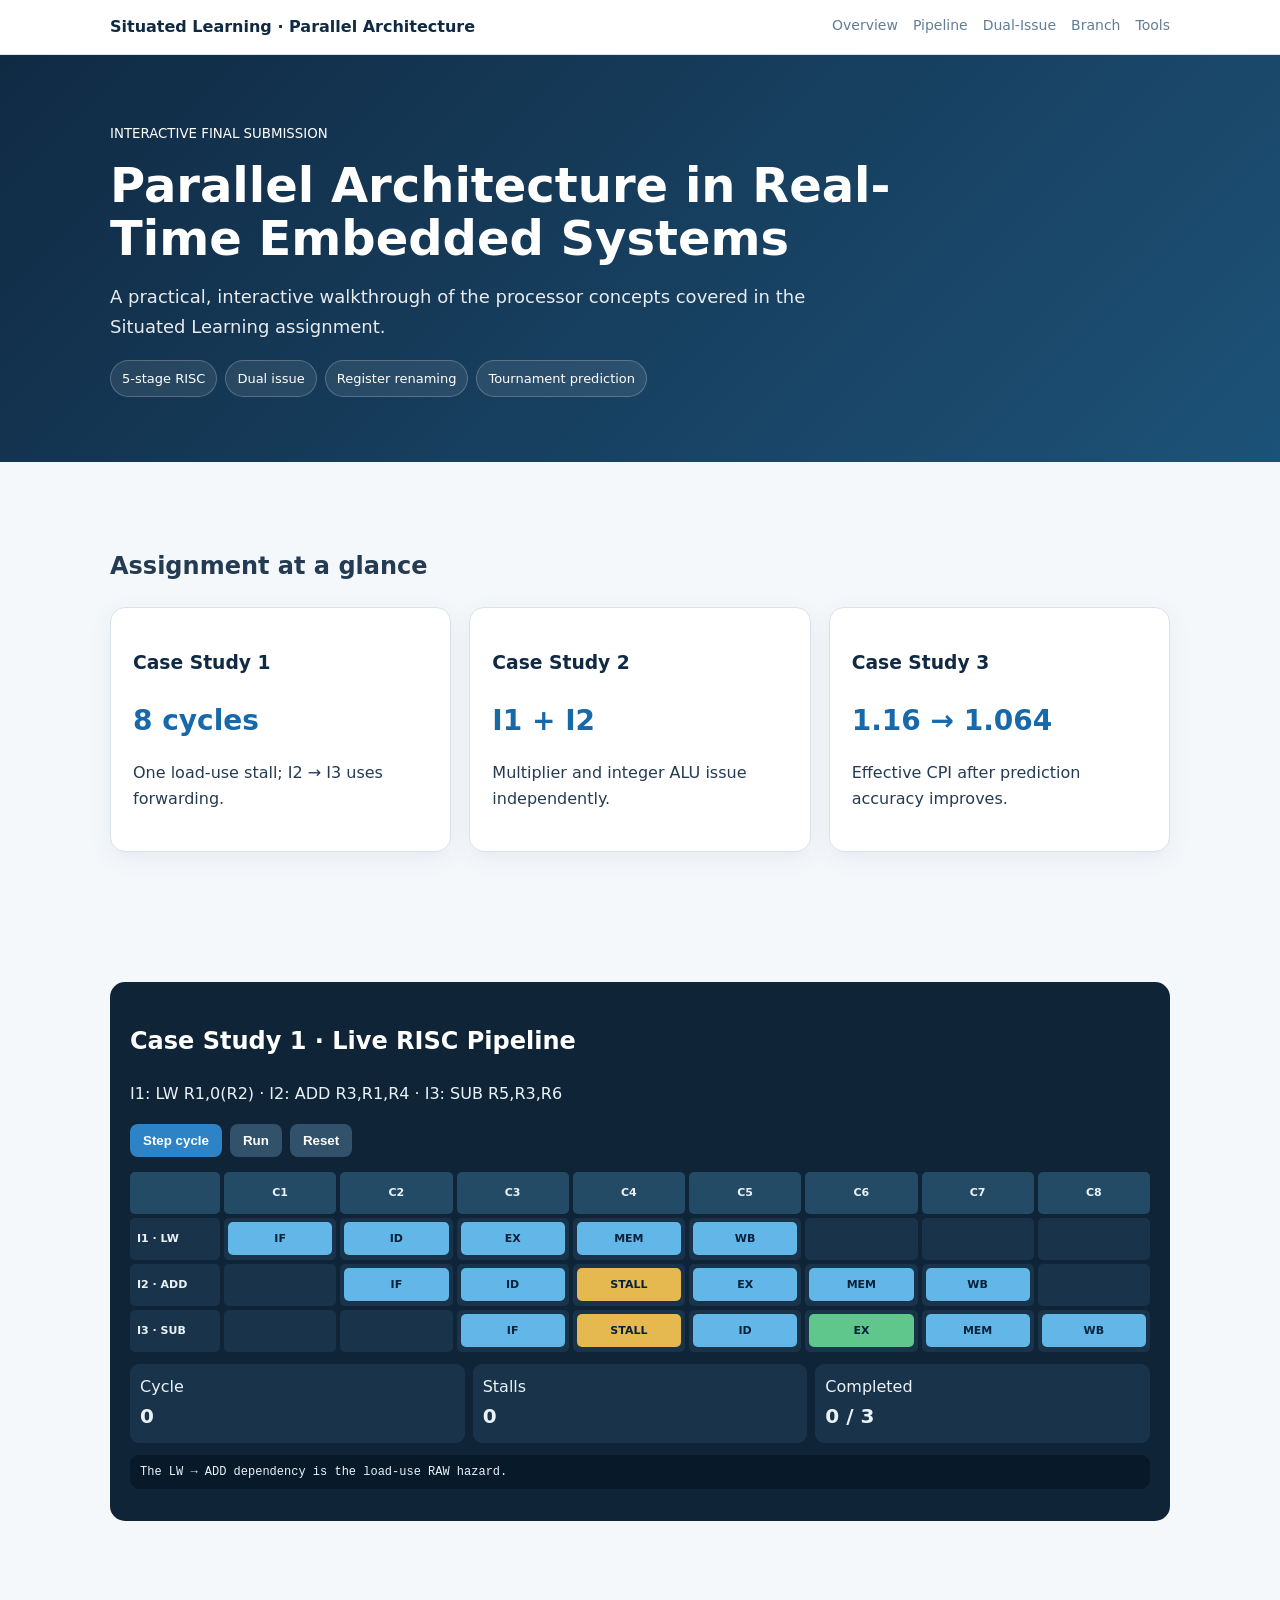
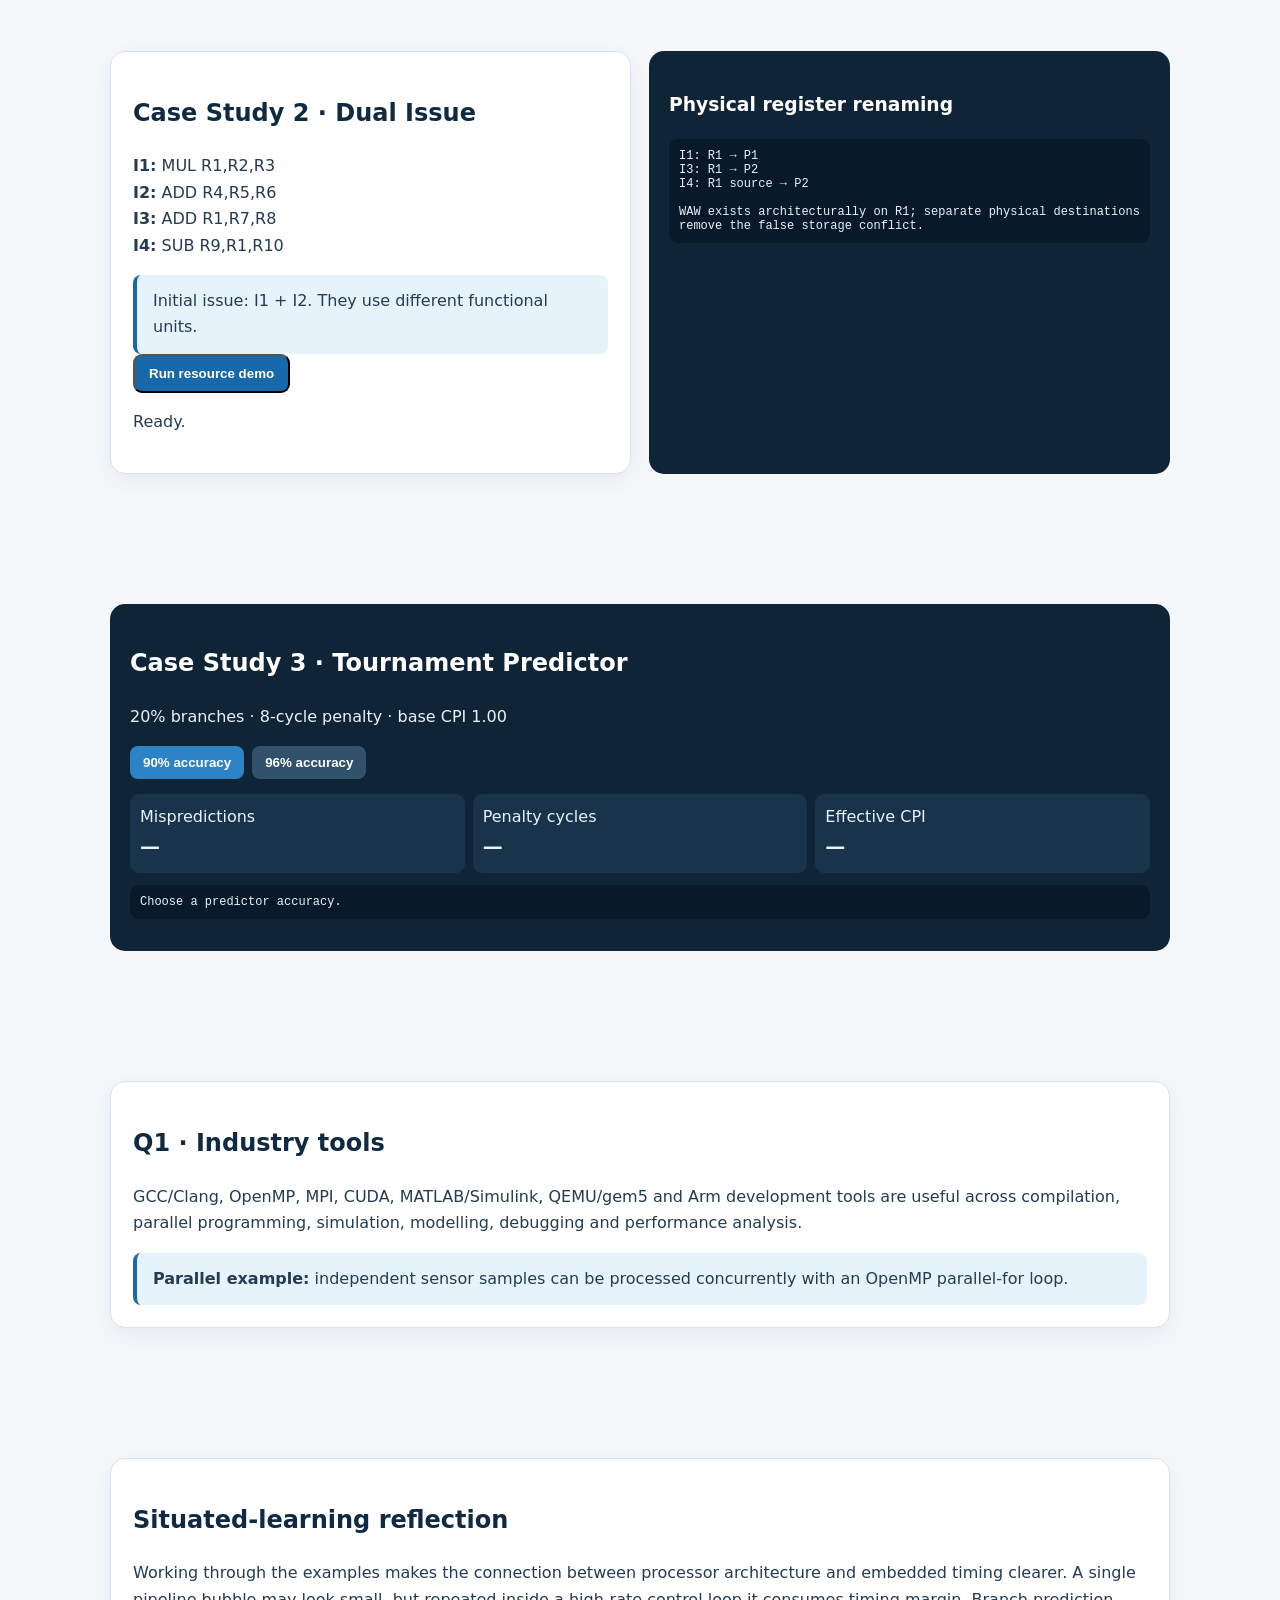
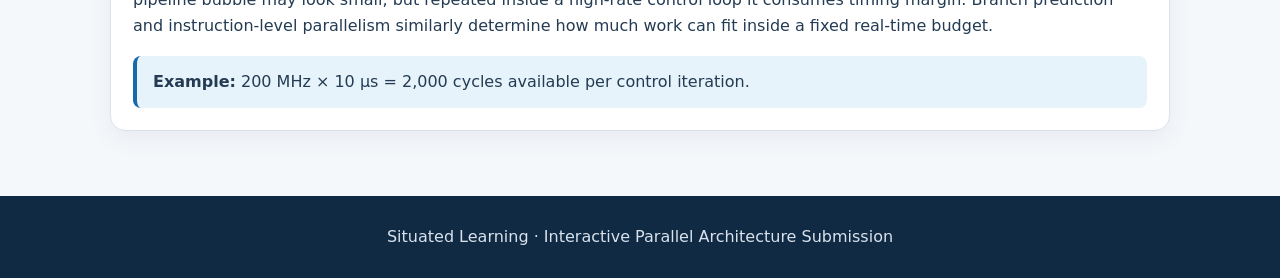
==== index.html @ 6b20681e "Create interactive Situated Learning website" ====
<!doctype html><html lang="en"><head><meta charset="utf-8"><meta name="viewport" content="width=device-width,initial-scale=1"><title>Situated Learning | Parallel Architecture</title><style>:root{--n:#102a43;--b:#1769aa;--bg:#f5f8fb;--w:#fff;--l:#d9e2ec;--m:#627d98}*{box-sizing:border-box}body{margin:0;font:16px/1.65 system-ui,-apple-system,Segoe UI,Arial;color:#243b53;background:var(--bg)}header{position:sticky;top:0;background:#fff;border-bottom:1px solid var(--l);z-index:5}.nav{max-width:1100px;margin:auto;padding:14px 20px;display:flex;justify-content:space-between;gap:20px}.brand{font-weight:800;color:var(--n)}nav{display:flex;gap:15px;flex-wrap:wrap;font-size:14px}nav a{color:var(--m);text-decoration:none}nav a:hover{color:var(--b)}.hero{background:linear-gradient(135deg,#102a43,#1d5278);color:#fff}.hero>div,.container{max-width:1100px;margin:auto;padding:65px 20px}.hero h1{font-size:48px;line-height:1.1;max-width:800px;margin:12px 0}.hero p{max-width:760px;font-size:18px;opacity:.9}.chips{display:flex;gap:8px;flex-wrap:wrap}.chip{padding:7px 11px;border:1px solid #ffffff38;border-radius:20px;background:#ffffff16;font-size:13px}.grid{display:grid;grid-template-columns:repeat(3,1fr);gap:18px}.card{background:var(--w);border:1px solid var(--l);border-radius:15px;padding:22px;box-shadow:0 7px 24px #102a4310}.card h2,.card h3{color:var(--n)}.stat{font-size:28px;font-weight:800;color:var(--b)}.btn{display:inline-block;background:var(--b);color:#fff;padding:10px 14px;border-radius:9px;text-decoration:none;font-weight:700}.formula{background:#e7f3fb;border-left:4px solid var(--b);padding:13px 16px;border-radius:8px}.demo{background:#0f2436;color:#eaf2f8;border-radius:15px;padding:20px}.demo h2,.demo h3{color:#fff}.controls{display:flex;gap:8px;flex-wrap:wrap;margin:15px 0}.controls button{border:0;border-radius:8px;padding:9px 13px;background:#2d83c6;color:#fff;font-weight:700;cursor:pointer}.controls .alt{background:#31526a}.log{background:#081a29;border-radius:9px;padding:10px;font:12px Consolas,monospace;white-space:pre-wrap}.pipeline{display:grid;grid-template-columns:90px repeat(8,1fr);gap:4px;overflow:auto}.cell{min-width:65px;min-height:42px;background:#19344a;border-radius:5px;display:flex;align-items:center;justify-content:center;font-size:11px}.head{background:#244b66;font-weight:700}.label{justify-content:flex-start;padding-left:7px;font-weight:700}.token{margin:4px;padding:5px;width:100%;height:80%;border-radius:5px;background:#62b6e8;color:#06223a;font-weight:800;text-align:center;display:flex;align-items:center;justify-content:center}.stall{background:#e5b94f}.forward{background:#5fc78c}.metric{background:#19344a;border-radius:9px;padding:10px}.metrics{display:grid;grid-template-columns:repeat(3,1fr);gap:8px;margin-top:12px}.metrics b{display:block;font-size:20px}.bar{height:14px;background:#203e53;border-radius:99px;overflow:hidden}.bar i{display:block;height:100%;width:0;background:#62b6e8;transition:width .5s}.two{display:grid;grid-template-columns:1fr 1fr;gap:18px}footer{background:var(--n);color:#d9e2ec;padding:28px 20px;text-align:center}@media(max-width:800px){.grid,.two{grid-template-columns:1fr}.hero h1{font-size:38px}nav{display:none}.pipeline{grid-template-columns:75px repeat(8,70px)}}</style></head><body><header><div class="nav"><div class="brand">Situated Learning · Parallel Architecture</div><nav><a href="#overview">Overview</a><a href="#pipeline">Pipeline</a><a href="#dual">Dual-Issue</a><a href="#branch">Branch</a><a href="#tools">Tools</a></nav></div></header><section class="hero"><div><small>INTERACTIVE FINAL SUBMISSION</small><h1>Parallel Architecture in Real-Time Embedded Systems</h1><p>A practical, interactive walkthrough of the processor concepts covered in the Situated Learning assignment.</p><div class="chips"><span class="chip">5-stage RISC</span><span class="chip">Dual issue</span><span class="chip">Register renaming</span><span class="chip">Tournament prediction</span></div></div></section><main><section class="container" id="overview"><h2>Assignment at a glance</h2><div class="grid"><div class="card"><h3>Case Study 1</h3><div class="stat">8 cycles</div><p>One load-use stall; I2 → I3 uses forwarding.</p></div><div class="card"><h3>Case Study 2</h3><div class="stat">I1 + I2</div><p>Multiplier and integer ALU issue independently.</p></div><div class="card"><h3>Case Study 3</h3><div class="stat">1.16 → 1.064</div><p>Effective CPI after prediction accuracy improves.</p></div></div></section><section class="container" id="pipeline"><div class="demo"><h2>Case Study 1 · Live RISC Pipeline</h2><p>I1: LW R1,0(R2) · I2: ADD R3,R1,R4 · I3: SUB R5,R3,R6</p><div class="controls"><button onclick="step()">Step cycle</button><button class="alt" onclick="run()">Run</button><button class="alt" onclick="reset()">Reset</button></div><div class="pipeline" id="p"></div><div class="metrics"><div class="metric">Cycle<b id="c">0</b></div><div class="metric">Stalls<b id="s">0</b></div><div class="metric">Completed<b id="d">0 / 3</b></div></div><p class="log" id="log">The LW → ADD dependency is the load-use RAW hazard.</p></div></section><section class="container" id="dual"><div class="two"><div class="card"><h2>Case Study 2 · Dual Issue</h2><p><b>I1:</b> MUL R1,R2,R3<br><b>I2:</b> ADD R4,R5,R6<br><b>I3:</b> ADD R1,R7,R8<br><b>I4:</b> SUB R9,R1,R10</p><div class="formula">Initial issue: I1 + I2. They use different functional units.</div><button class="btn" onclick="dual()">Run resource demo</button><p id="dualLog">Ready.</p></div><div class="demo"><h3>Physical register renaming</h3><div class="log">I1: R1 → P1
I3: R1 → P2
I4: R1 source → P2

WAW exists architecturally on R1; separate physical destinations remove the false storage conflict.</div></div></div></section><section class="container" id="branch"><div class="demo"><h2>Case Study 3 · Tournament Predictor</h2><p>20% branches · 8-cycle penalty · base CPI 1.00</p><div class="controls"><button onclick="branch(90)">90% accuracy</button><button class="alt" onclick="branch(96)">96% accuracy</button></div><div class="metrics"><div class="metric">Mispredictions<b id="bm">—</b></div><div class="metric">Penalty cycles<b id="bp">—</b></div><div class="metric">Effective CPI<b id="bc">—</b></div></div><p class="log" id="blog">Choose a predictor accuracy.</p></div></section><section class="container" id="tools"><div class="card"><h2>Q1 · Industry tools</h2><p>GCC/Clang, OpenMP, MPI, CUDA, MATLAB/Simulink, QEMU/gem5 and Arm development tools are useful across compilation, parallel programming, simulation, modelling, debugging and performance analysis.</p><div class="formula"><b>Parallel example:</b> independent sensor samples can be processed concurrently with an OpenMP parallel-for loop.</div></div></section><section class="container"><div class="card"><h2>Situated-learning reflection</h2><p>Working through the examples makes the connection between processor architecture and embedded timing clearer. A single pipeline bubble may look small, but repeated inside a high-rate control loop it consumes timing margin. Branch prediction and instruction-level parallelism similarly determine how much work can fit inside a fixed real-time budget.</p><div class="formula"><b>Example:</b> 200 MHz × 10 µs = 2,000 cycles available per control iteration.</div></div></section></main><footer>Situated Learning · Interactive Parallel Architecture Submission</footer><script>let cyc=0,timer;const rows=[['IF','','','','','','',''],['ID','IF','','','','','',''],['EX','ID','IF','','','','',''],['MEM','STALL','STALL','IF','','','',''],['WB','EX','ID','HOLD','','','',''],['','MEM','EX','ID','','','',''],['','WB','MEM','EX','','','',''],['','','WB','MEM','','','','']];function draw(){let p=document.getElementById('p');p.innerHTML='';['','C1','C2','C3','C4','C5','C6','C7','C8'].forEach(x=>p.innerHTML+=`<div class="cell head">${x}</div>`);['I1 · LW','I2 · ADD','I3 · SUB'].forEach((lab,r)=>{p.innerHTML+=`<div class="cell label">${lab}</div>`;for(let c=0;c<8;c++){let v=rows[c][r]||'';let cl=v==='STALL'||v==='HOLD'?'stall':(v==='EX'&&r===2?'forward':'');p.innerHTML+=`<div class="cell">${v?`<span class="token ${cl}">${v}</span>`:''}</div>`}})}function reset(){cyc=0;clearInterval(timer);document.getElementById('c').textContent=0;document.getElementById('s').textContent=0;document.getElementById('d').textContent='0 / 3';document.getElementById('log').textContent='The LW → ADD dependency is the load-use RAW hazard.';draw()}function step(){if(cyc>=8)return;cyc++;document.getElementById('c').textContent=cyc;document.getElementById('s').textContent=cyc>=4?1:0;document.getElementById('d').textContent=(cyc>=5?Math.min(3,cyc-4):0)+' / 3';document.getElementById('log').textContent=['I1 fetches.','I1 decodes; I2 fetches.','I1 enters EX; I2 decodes.','Load-use hazard: one stall is inserted.','I2 enters EX with R1.','I2 result R3 can be forwarded to I3.','I3 progresses through MEM.','All three instructions complete.'][cyc-1];draw()}function run(){clearInterval(timer);timer=setInterval(()=>{step();if(cyc===8)clearInterval(timer)},650)}function dual(){let a=['I1 → multiplier + I2 → integer ALU','I2 completes; I3 uses integer ALU','I1 completes after 3-cycle MUL latency','I4 waits for renamed R1 = P2','ROB commits I1 → I2 → I3 → I4'];let i=0;let el=document.getElementById('dualLog');el.textContent=a[0];let q=setInterval(()=>{el.textContent=a[i++];if(i>=a.length)clearInterval(q)},750)}function branch(acc){let mis=Math.round(20*(1-acc/100)),pen=mis*8,cpi=1+.2*(1-acc/100)*8;document.getElementById('bm').textContent=mis;document.getElementById('bp').textContent=pen;document.getElementById('bc').textContent=cpi.toFixed(3);document.getElementById('blog').textContent=`${acc}% accuracy → ${100-acc}% misprediction.\n20 branches × ${(100-acc)/100} × 8 = ${pen} penalty cycles.\nCPI = 1 + (0.20 × ${(100-acc)/100} × 8) = ${cpi.toFixed(3)}.`}draw();</script></body></html>
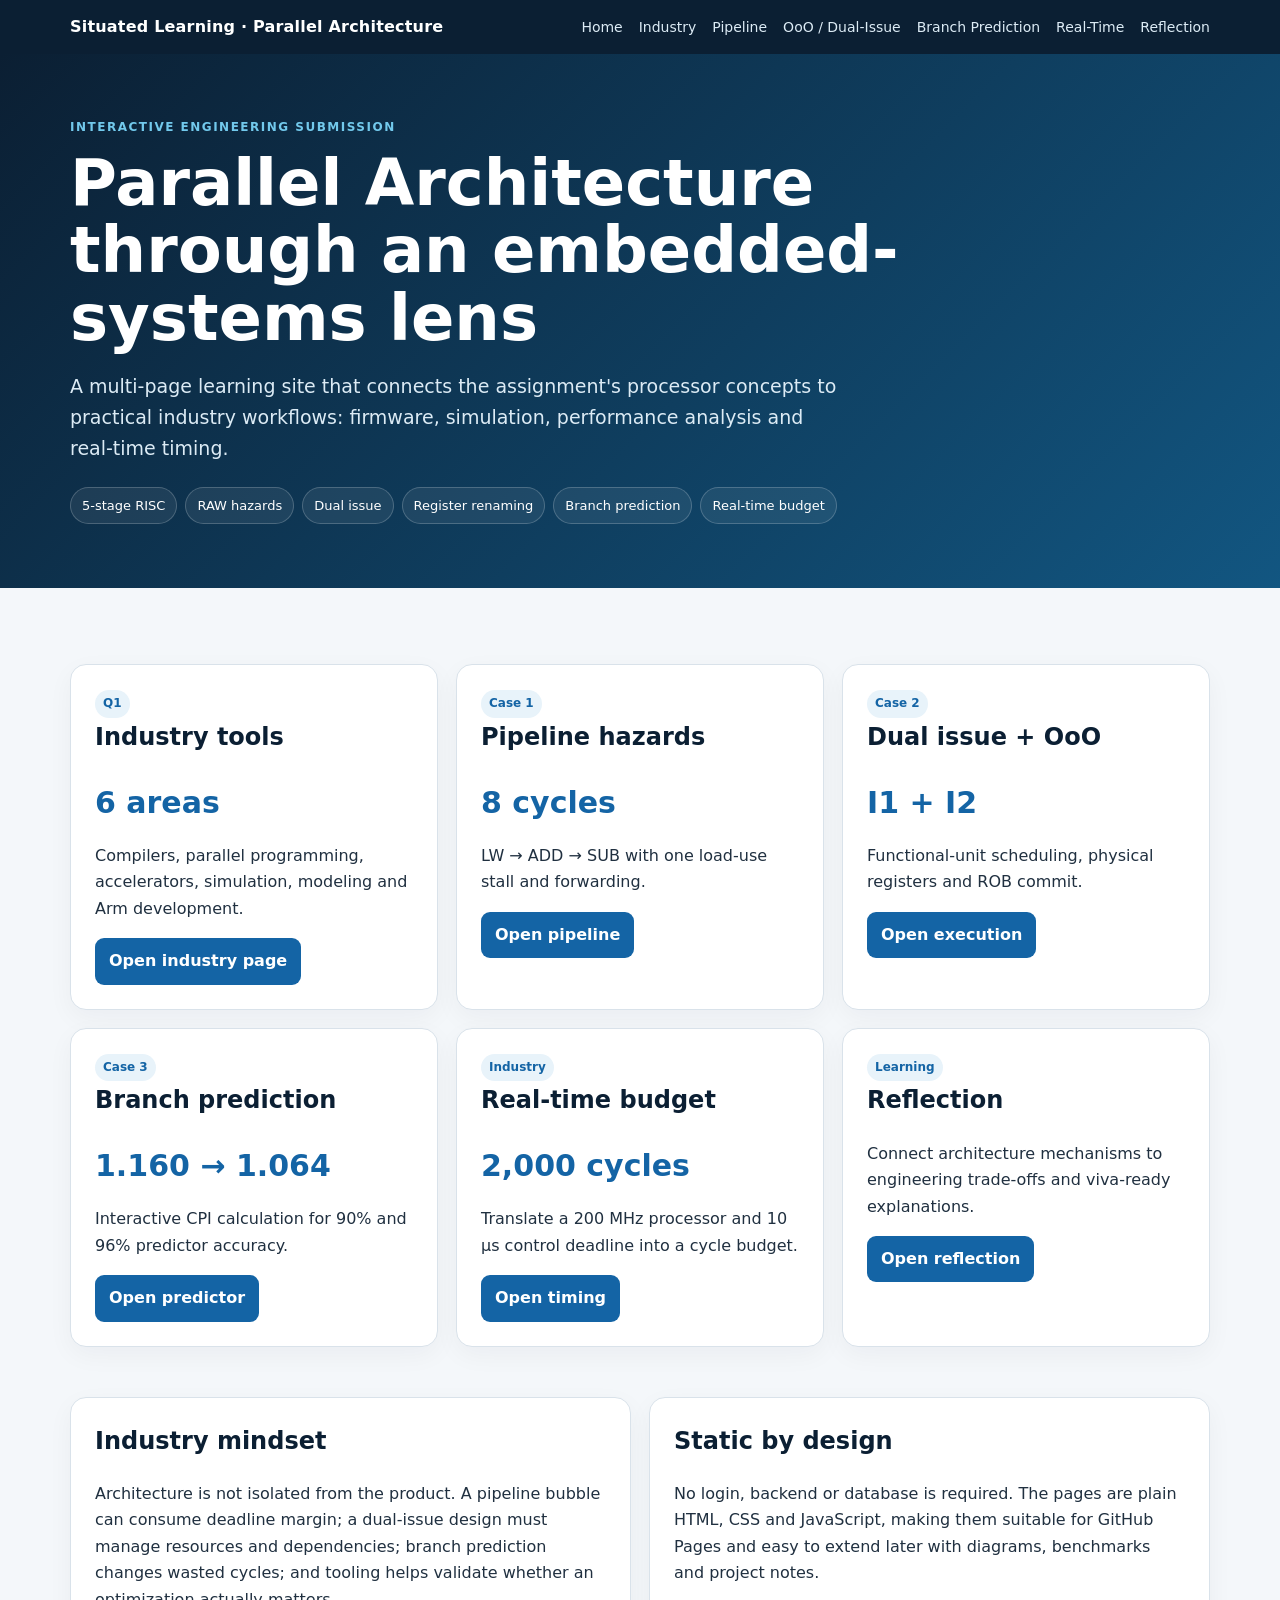
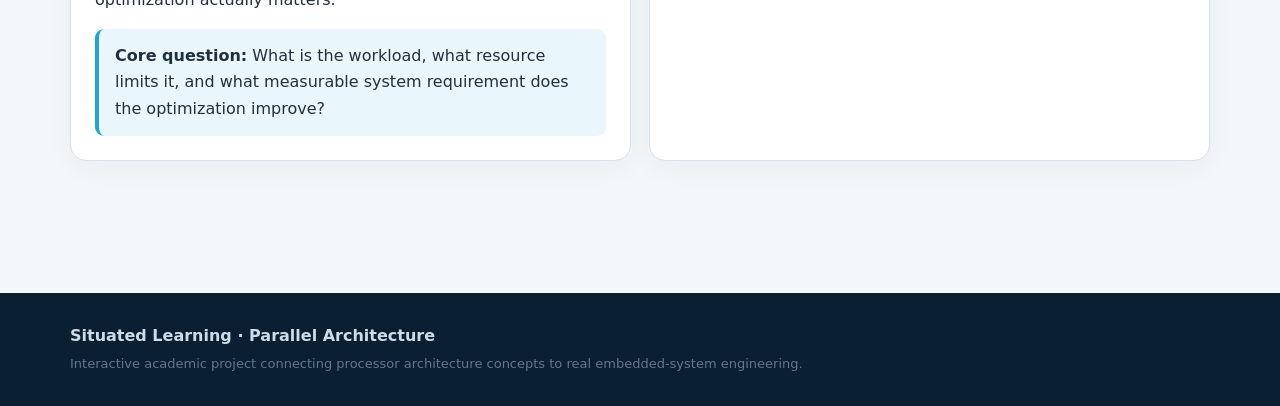
==== commit 1cfa6207: "Upgrade home to multi-page industry portal" ====
--- a/index.html
+++ b/index.html
@@ -1,5 +1 @@
-<!doctype html><html lang="en"><head><meta charset="utf-8"><meta name="viewport" content="width=device-width,initial-scale=1"><title>Situated Learning | Parallel Architecture</title><style>:root{--n:#102a43;--b:#1769aa;--bg:#f5f8fb;--w:#fff;--l:#d9e2ec;--m:#627d98}*{box-sizing:border-box}body{margin:0;font:16px/1.65 system-ui,-apple-system,Segoe UI,Arial;color:#243b53;background:var(--bg)}header{position:sticky;top:0;background:#fff;border-bottom:1px solid var(--l);z-index:5}.nav{max-width:1100px;margin:auto;padding:14px 20px;display:flex;justify-content:space-between;gap:20px}.brand{font-weight:800;color:var(--n)}nav{display:flex;gap:15px;flex-wrap:wrap;font-size:14px}nav a{color:var(--m);text-decoration:none}nav a:hover{color:var(--b)}.hero{background:linear-gradient(135deg,#102a43,#1d5278);color:#fff}.hero>div,.container{max-width:1100px;margin:auto;padding:65px 20px}.hero h1{font-size:48px;line-height:1.1;max-width:800px;margin:12px 0}.hero p{max-width:760px;font-size:18px;opacity:.9}.chips{display:flex;gap:8px;flex-wrap:wrap}.chip{padding:7px 11px;border:1px solid #ffffff38;border-radius:20px;background:#ffffff16;font-size:13px}.grid{display:grid;grid-template-columns:repeat(3,1fr);gap:18px}.card{background:var(--w);border:1px solid var(--l);border-radius:15px;padding:22px;box-shadow:0 7px 24px #102a4310}.card h2,.card h3{color:var(--n)}.stat{font-size:28px;font-weight:800;color:var(--b)}.btn{display:inline-block;background:var(--b);color:#fff;padding:10px 14px;border-radius:9px;text-decoration:none;font-weight:700}.formula{background:#e7f3fb;border-left:4px solid var(--b);padding:13px 16px;border-radius:8px}.demo{background:#0f2436;color:#eaf2f8;border-radius:15px;padding:20px}.demo h2,.demo h3{color:#fff}.controls{display:flex;gap:8px;flex-wrap:wrap;margin:15px 0}.controls button{border:0;border-radius:8px;padding:9px 13px;background:#2d83c6;color:#fff;font-weight:700;cursor:pointer}.controls .alt{background:#31526a}.log{background:#081a29;border-radius:9px;padding:10px;font:12px Consolas,monospace;white-space:pre-wrap}.pipeline{display:grid;grid-template-columns:90px repeat(8,1fr);gap:4px;overflow:auto}.cell{min-width:65px;min-height:42px;background:#19344a;border-radius:5px;display:flex;align-items:center;justify-content:center;font-size:11px}.head{background:#244b66;font-weight:700}.label{justify-content:flex-start;padding-left:7px;font-weight:700}.token{margin:4px;padding:5px;width:100%;height:80%;border-radius:5px;background:#62b6e8;color:#06223a;font-weight:800;text-align:center;display:flex;align-items:center;justify-content:center}.stall{background:#e5b94f}.forward{background:#5fc78c}.metric{background:#19344a;border-radius:9px;padding:10px}.metrics{display:grid;grid-template-columns:repeat(3,1fr);gap:8px;margin-top:12px}.metrics b{display:block;font-size:20px}.bar{height:14px;background:#203e53;border-radius:99px;overflow:hidden}.bar i{display:block;height:100%;width:0;background:#62b6e8;transition:width .5s}.two{display:grid;grid-template-columns:1fr 1fr;gap:18px}footer{background:var(--n);color:#d9e2ec;padding:28px 20px;text-align:center}@media(max-width:800px){.grid,.two{grid-template-columns:1fr}.hero h1{font-size:38px}nav{display:none}.pipeline{grid-template-columns:75px repeat(8,70px)}}</style></head><body><header><div class="nav"><div class="brand">Situated Learning · Parallel Architecture</div><nav><a href="#overview">Overview</a><a href="#pipeline">Pipeline</a><a href="#dual">Dual-Issue</a><a href="#branch">Branch</a><a href="#tools">Tools</a></nav></div></header><section class="hero"><div><small>INTERACTIVE FINAL SUBMISSION</small><h1>Parallel Architecture in Real-Time Embedded Systems</h1><p>A practical, interactive walkthrough of the processor concepts covered in the Situated Learning assignment.</p><div class="chips"><span class="chip">5-stage RISC</span><span class="chip">Dual issue</span><span class="chip">Register renaming</span><span class="chip">Tournament prediction</span></div></div></section><main><section class="container" id="overview"><h2>Assignment at a glance</h2><div class="grid"><div class="card"><h3>Case Study 1</h3><div class="stat">8 cycles</div><p>One load-use stall; I2 → I3 uses forwarding.</p></div><div class="card"><h3>Case Study 2</h3><div class="stat">I1 + I2</div><p>Multiplier and integer ALU issue independently.</p></div><div class="card"><h3>Case Study 3</h3><div class="stat">1.16 → 1.064</div><p>Effective CPI after prediction accuracy improves.</p></div></div></section><section class="container" id="pipeline"><div class="demo"><h2>Case Study 1 · Live RISC Pipeline</h2><p>I1: LW R1,0(R2) · I2: ADD R3,R1,R4 · I3: SUB R5,R3,R6</p><div class="controls"><button onclick="step()">Step cycle</button><button class="alt" onclick="run()">Run</button><button class="alt" onclick="reset()">Reset</button></div><div class="pipeline" id="p"></div><div class="metrics"><div class="metric">Cycle<b id="c">0</b></div><div class="metric">Stalls<b id="s">0</b></div><div class="metric">Completed<b id="d">0 / 3</b></div></div><p class="log" id="log">The LW → ADD dependency is the load-use RAW hazard.</p></div></section><section class="container" id="dual"><div class="two"><div class="card"><h2>Case Study 2 · Dual Issue</h2><p><b>I1:</b> MUL R1,R2,R3<br><b>I2:</b> ADD R4,R5,R6<br><b>I3:</b> ADD R1,R7,R8<br><b>I4:</b> SUB R9,R1,R10</p><div class="formula">Initial issue: I1 + I2. They use different functional units.</div><button class="btn" onclick="dual()">Run resource demo</button><p id="dualLog">Ready.</p></div><div class="demo"><h3>Physical register renaming</h3><div class="log">I1: R1 → P1
-I3: R1 → P2
-I4: R1 source → P2
-
-WAW exists architecturally on R1; separate physical destinations remove the false storage conflict.</div></div></div></section><section class="container" id="branch"><div class="demo"><h2>Case Study 3 · Tournament Predictor</h2><p>20% branches · 8-cycle penalty · base CPI 1.00</p><div class="controls"><button onclick="branch(90)">90% accuracy</button><button class="alt" onclick="branch(96)">96% accuracy</button></div><div class="metrics"><div class="metric">Mispredictions<b id="bm">—</b></div><div class="metric">Penalty cycles<b id="bp">—</b></div><div class="metric">Effective CPI<b id="bc">—</b></div></div><p class="log" id="blog">Choose a predictor accuracy.</p></div></section><section class="container" id="tools"><div class="card"><h2>Q1 · Industry tools</h2><p>GCC/Clang, OpenMP, MPI, CUDA, MATLAB/Simulink, QEMU/gem5 and Arm development tools are useful across compilation, parallel programming, simulation, modelling, debugging and performance analysis.</p><div class="formula"><b>Parallel example:</b> independent sensor samples can be processed concurrently with an OpenMP parallel-for loop.</div></div></section><section class="container"><div class="card"><h2>Situated-learning reflection</h2><p>Working through the examples makes the connection between processor architecture and embedded timing clearer. A single pipeline bubble may look small, but repeated inside a high-rate control loop it consumes timing margin. Branch prediction and instruction-level parallelism similarly determine how much work can fit inside a fixed real-time budget.</p><div class="formula"><b>Example:</b> 200 MHz × 10 µs = 2,000 cycles available per control iteration.</div></div></section></main><footer>Situated Learning · Interactive Parallel Architecture Submission</footer><script>let cyc=0,timer;const rows=[['IF','','','','','','',''],['ID','IF','','','','','',''],['EX','ID','IF','','','','',''],['MEM','STALL','STALL','IF','','','',''],['WB','EX','ID','HOLD','','','',''],['','MEM','EX','ID','','','',''],['','WB','MEM','EX','','','',''],['','','WB','MEM','','','','']];function draw(){let p=document.getElementById('p');p.innerHTML='';['','C1','C2','C3','C4','C5','C6','C7','C8'].forEach(x=>p.innerHTML+=`<div class="cell head">${x}</div>`);['I1 · LW','I2 · ADD','I3 · SUB'].forEach((lab,r)=>{p.innerHTML+=`<div class="cell label">${lab}</div>`;for(let c=0;c<8;c++){let v=rows[c][r]||'';let cl=v==='STALL'||v==='HOLD'?'stall':(v==='EX'&&r===2?'forward':'');p.innerHTML+=`<div class="cell">${v?`<span class="token ${cl}">${v}</span>`:''}</div>`}})}function reset(){cyc=0;clearInterval(timer);document.getElementById('c').textContent=0;document.getElementById('s').textContent=0;document.getElementById('d').textContent='0 / 3';document.getElementById('log').textContent='The LW → ADD dependency is the load-use RAW hazard.';draw()}function step(){if(cyc>=8)return;cyc++;document.getElementById('c').textContent=cyc;document.getElementById('s').textContent=cyc>=4?1:0;document.getElementById('d').textContent=(cyc>=5?Math.min(3,cyc-4):0)+' / 3';document.getElementById('log').textContent=['I1 fetches.','I1 decodes; I2 fetches.','I1 enters EX; I2 decodes.','Load-use hazard: one stall is inserted.','I2 enters EX with R1.','I2 result R3 can be forwarded to I3.','I3 progresses through MEM.','All three instructions complete.'][cyc-1];draw()}function run(){clearInterval(timer);timer=setInterval(()=>{step();if(cyc===8)clearInterval(timer)},650)}function dual(){let a=['I1 → multiplier + I2 → integer ALU','I2 completes; I3 uses integer ALU','I1 completes after 3-cycle MUL latency','I4 waits for renamed R1 = P2','ROB commits I1 → I2 → I3 → I4'];let i=0;let el=document.getElementById('dualLog');el.textContent=a[0];let q=setInterval(()=>{el.textContent=a[i++];if(i>=a.length)clearInterval(q)},750)}function branch(acc){let mis=Math.round(20*(1-acc/100)),pen=mis*8,cpi=1+.2*(1-acc/100)*8;document.getElementById('bm').textContent=mis;document.getElementById('bp').textContent=pen;document.getElementById('bc').textContent=cpi.toFixed(3);document.getElementById('blog').textContent=`${acc}% accuracy → ${100-acc}% misprediction.\n20 branches × ${(100-acc)/100} × 8 = ${pen} penalty cycles.\nCPI = 1 + (0.20 × ${(100-acc)/100} × 8) = ${cpi.toFixed(3)}.`}draw();</script></body></html>+<!doctype html><html lang="en"><head><meta charset="utf-8"><meta name="viewport" content="width=device-width,initial-scale=1"><title>Situated Learning | Parallel Architecture</title><link rel="stylesheet" href="styles.css"></head><body><header class="top"><div class="nav"><a class="brand" href="index.html" style="color:#fff">Situated Learning · Parallel Architecture</a><div class="navlinks"><a href="index.html">Home</a><a href="industry.html">Industry</a><a href="pipeline.html">Pipeline</a><a href="dual-issue.html">OoO / Dual-Issue</a><a href="branch.html">Branch Prediction</a><a href="realtime.html">Real-Time</a><a href="reflection.html">Reflection</a></div></div></header><section class="hero"><div class="wrap"><div class="eyebrow">INTERACTIVE ENGINEERING SUBMISSION</div><h1>Parallel Architecture through an embedded-systems lens</h1><p>A multi-page learning site that connects the assignment's processor concepts to practical industry workflows: firmware, simulation, performance analysis and real-time timing.</p><div class="chips"><span class="chip">5-stage RISC</span><span class="chip">RAW hazards</span><span class="chip">Dual issue</span><span class="chip">Register renaming</span><span class="chip">Branch prediction</span><span class="chip">Real-time budget</span></div></div></section><main class="wrap"><section class="section"><div class="grid"><div class="card"><span class="tag">Q1</span><h2>Industry tools</h2><div class="kpi">6 areas</div><p>Compilers, parallel programming, accelerators, simulation, modeling and Arm development.</p><a class="btn" href="industry.html">Open industry page</a></div><div class="card"><span class="tag">Case 1</span><h2>Pipeline hazards</h2><div class="kpi">8 cycles</div><p>LW → ADD → SUB with one load-use stall and forwarding.</p><a class="btn" href="pipeline.html">Open pipeline</a></div><div class="card"><span class="tag">Case 2</span><h2>Dual issue + OoO</h2><div class="kpi">I1 + I2</div><p>Functional-unit scheduling, physical registers and ROB commit.</p><a class="btn" href="dual-issue.html">Open execution</a></div><div class="card"><span class="tag">Case 3</span><h2>Branch prediction</h2><div class="kpi">1.160 → 1.064</div><p>Interactive CPI calculation for 90% and 96% predictor accuracy.</p><a class="btn" href="branch.html">Open predictor</a></div><div class="card"><span class="tag">Industry</span><h2>Real-time budget</h2><div class="kpi">2,000 cycles</div><p>Translate a 200 MHz processor and 10 µs control deadline into a cycle budget.</p><a class="btn" href="realtime.html">Open timing</a></div><div class="card"><span class="tag">Learning</span><h2>Reflection</h2><p>Connect architecture mechanisms to engineering trade-offs and viva-ready explanations.</p><a class="btn" href="reflection.html">Open reflection</a></div></div></section><section class="section"><div class="two"><div class="card"><h2>Industry mindset</h2><p>Architecture is not isolated from the product. A pipeline bubble can consume deadline margin; a dual-issue design must manage resources and dependencies; branch prediction changes wasted cycles; and tooling helps validate whether an optimization actually matters.</p><div class="callout"><b>Core question:</b> What is the workload, what resource limits it, and what measurable system requirement does the optimization improve?</div></div><div class="card"><h2>Static by design</h2><p>No login, backend or database is required. The pages are plain HTML, CSS and JavaScript, making them suitable for GitHub Pages and easy to extend later with diagrams, benchmarks and project notes.</p></div></div></section></main><footer class="footer"><div class="wrap"><b>Situated Learning · Parallel Architecture</b><br><span class="notice">Interactive academic project connecting processor architecture concepts to real embedded-system engineering.</span></div></footer><script src="app.js"></script></body></html>
--- a/styles.css
+++ b/styles.css
@@ -0,0 +1 @@
+:root{--navy:#0b1f33;--blue:#1464a5;--cyan:#20a4d8;--bg:#f4f7fa;--card:#fff;--ink:#203040;--muted:#647789;--line:#d9e2ea;--green:#16845b;--amber:#b7791f;--red:#b33a3a}*{box-sizing:border-box}html{scroll-behavior:smooth}body{margin:0;font:16px/1.65 Inter,system-ui,-apple-system,Segoe UI,Roboto,Arial;color:var(--ink);background:var(--bg)}a{color:var(--blue);text-decoration:none}a:hover{text-decoration:underline}.top{background:var(--navy);color:#fff}.nav{max-width:1180px;margin:auto;padding:14px 20px;display:flex;align-items:center;justify-content:space-between;gap:18px}.brand{font-weight:800;letter-spacing:.2px}.navlinks{display:flex;gap:16px;flex-wrap:wrap}.navlinks a{color:#dcebf5;font-size:14px}.hero{background:linear-gradient(135deg,#0b1f33,#125681);color:#fff}.hero .wrap,.wrap{max-width:1180px;margin:auto;padding:64px 20px}.hero h1{font-size:clamp(38px,6vw,64px);line-height:1.05;max-width:900px;margin:12px 0}.hero p{max-width:780px;font-size:19px;color:#dcebf5}.eyebrow{text-transform:uppercase;letter-spacing:1.5px;font-size:12px;font-weight:800;color:#72c9ec}.chips{display:flex;gap:8px;flex-wrap:wrap;margin-top:22px}.chip{border:1px solid #ffffff33;background:#ffffff12;padding:7px 11px;border-radius:999px;font-size:13px}.section{padding:12px 0 38px}.grid{display:grid;grid-template-columns:repeat(3,1fr);gap:18px}.two{display:grid;grid-template-columns:1fr 1fr;gap:18px}.card{background:var(--card);border:1px solid var(--line);border-radius:16px;padding:24px;box-shadow:0 8px 26px #0b1f330b}.card h2,.card h3{color:var(--navy);margin-top:0}.kpi{font-size:30px;font-weight:850;color:var(--blue)}.tag{display:inline-block;padding:4px 8px;border-radius:999px;background:#e8f3fa;color:var(--blue);font-size:12px;font-weight:750}.btn{display:inline-block;border:0;border-radius:9px;background:var(--blue);color:#fff;padding:10px 14px;font-weight:750;cursor:pointer}.btn.alt{background:#e8eef3;color:var(--navy)}.callout{border-left:4px solid var(--cyan);background:#e9f7fc;padding:14px 16px;border-radius:9px}.code{background:#091a29;color:#eaf3f8;border-radius:12px;padding:18px;font:13px/1.55 ui-monospace,SFMono-Regular,Consolas,monospace;white-space:pre-wrap;overflow:auto}.tablewrap{overflow:auto}.tbl{width:100%;border-collapse:collapse;background:#fff}.tbl th,.tbl td{padding:11px 12px;border:1px solid var(--line);text-align:left;vertical-align:top}.tbl th{background:#e9f0f5;color:var(--navy)}.demo{background:#0a1b2a;color:#e9f2f7;border-radius:16px;padding:24px}.demo h2,.demo h3{color:#fff}.controls{display:flex;gap:8px;flex-wrap:wrap;margin:15px 0}.metricgrid{display:grid;grid-template-columns:repeat(3,1fr);gap:9px}.metric{background:#122c40;border-radius:10px;padding:12px}.metric b{display:block;font-size:23px;color:#fff}.bar{height:13px;background:#193b52;border-radius:99px;overflow:hidden}.bar i{display:block;height:100%;width:0;background:#43b7df;transition:.35s}.timeline{display:grid;grid-template-columns:110px repeat(8,1fr);gap:4px;overflow:auto}.cell{min-width:64px;min-height:44px;background:#15354b;border-radius:5px;display:flex;align-items:center;justify-content:center;font-size:11px}.cell.head{background:#244d67;font-weight:800}.cell.label{justify-content:flex-start;padding-left:8px;font-weight:800}.token{margin:4px;width:100%;height:80%;border-radius:5px;background:#67b9df;color:#06243a;font-weight:800;display:flex;align-items:center;justify-content:center}.stall{background:#d7a93d!important}.forward{background:#55bf8b!important}.footer{background:var(--navy);color:#cddce6;margin-top:30px}.footer .wrap{padding:30px 20px}.notice{font-size:13px;color:var(--muted)}@media(max-width:850px){.grid,.two{grid-template-columns:1fr}.navlinks{display:none}.metricgrid{grid-template-columns:1fr}.hero .wrap{padding-top:48px;padding-bottom:48px}}
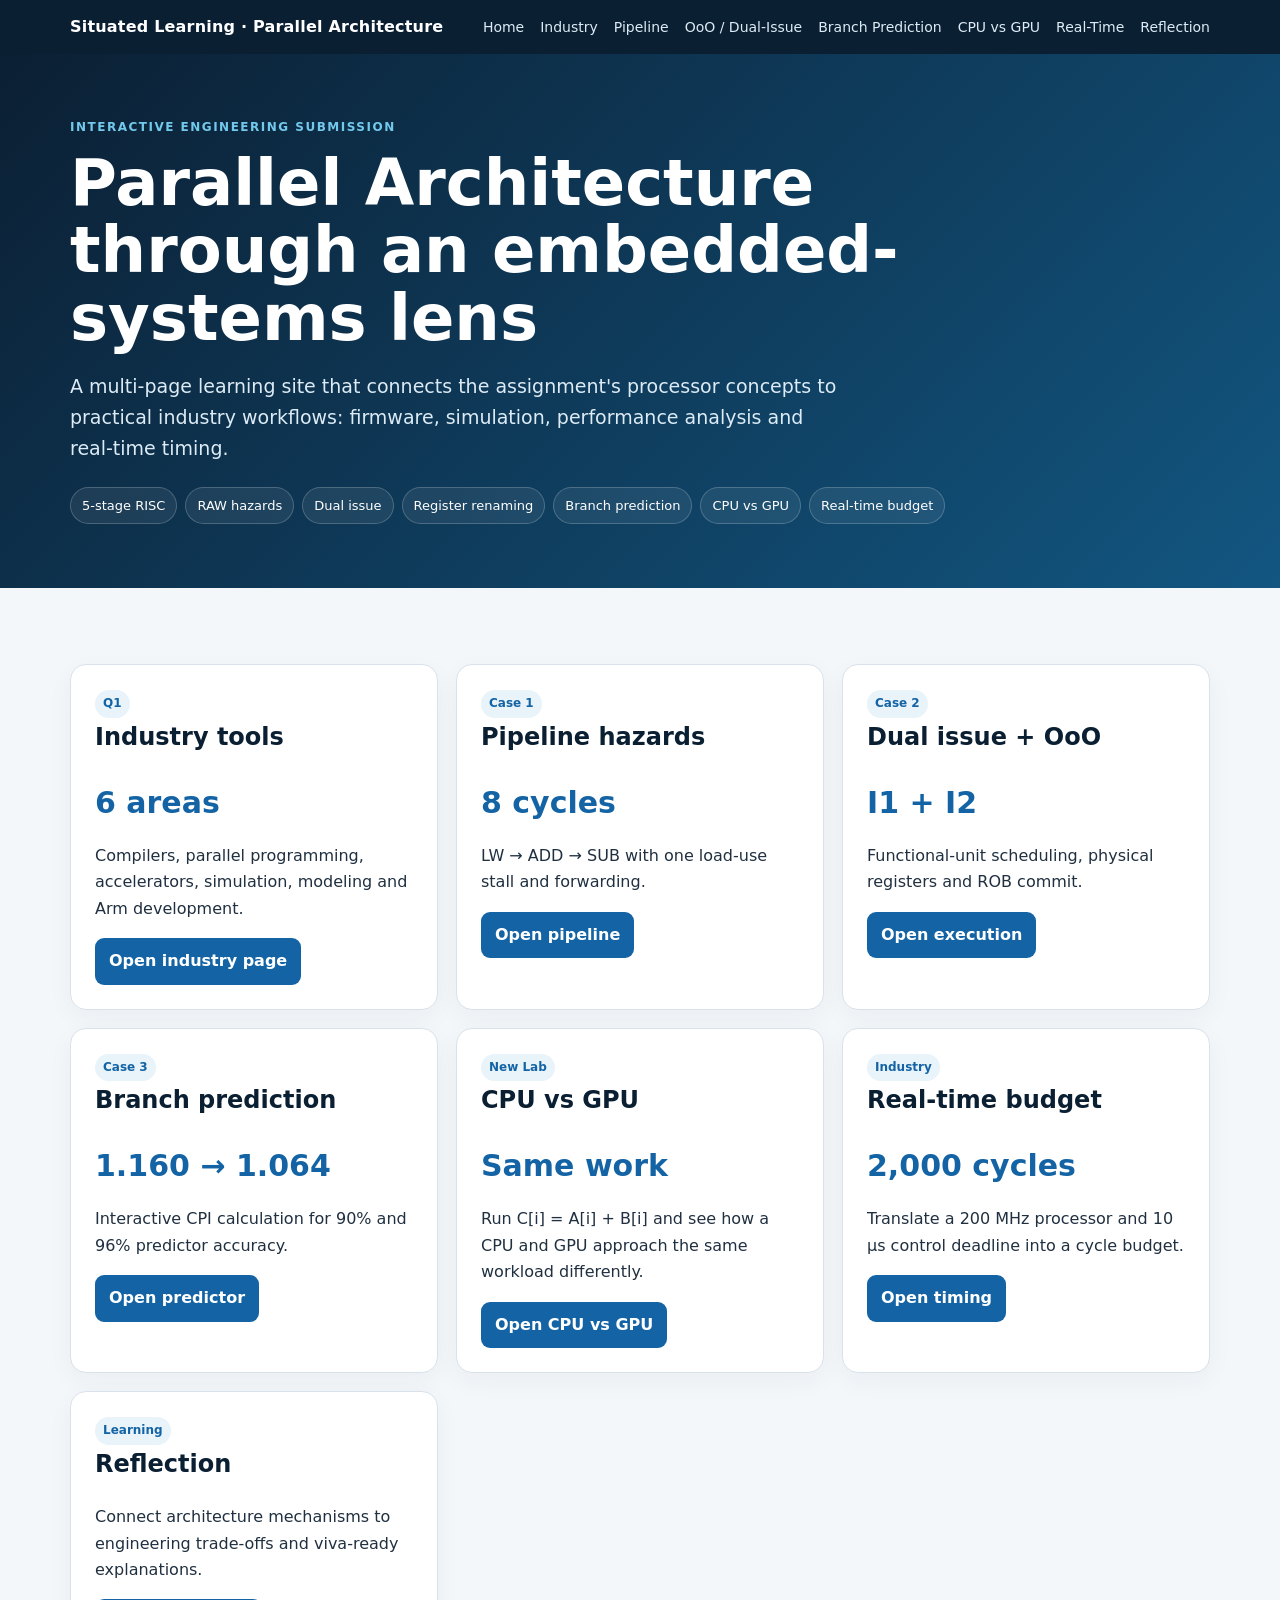
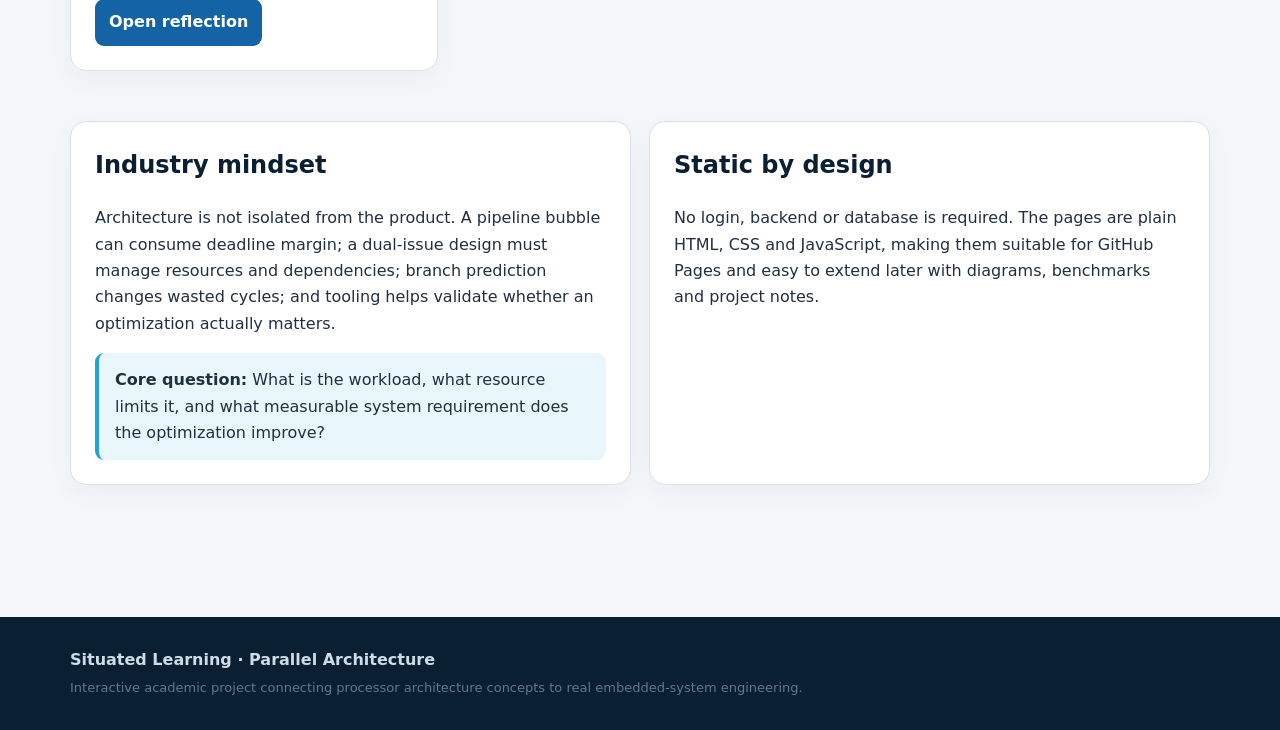
==== commit d5cb3d53: "Add CPU vs GPU learning lab to home page" ====
--- a/index.html
+++ b/index.html
@@ -1 +1 @@
-<!doctype html><html lang="en"><head><meta charset="utf-8"><meta name="viewport" content="width=device-width,initial-scale=1"><title>Situated Learning | Parallel Architecture</title><link rel="stylesheet" href="styles.css"></head><body><header class="top"><div class="nav"><a class="brand" href="index.html" style="color:#fff">Situated Learning · Parallel Architecture</a><div class="navlinks"><a href="index.html">Home</a><a href="industry.html">Industry</a><a href="pipeline.html">Pipeline</a><a href="dual-issue.html">OoO / Dual-Issue</a><a href="branch.html">Branch Prediction</a><a href="realtime.html">Real-Time</a><a href="reflection.html">Reflection</a></div></div></header><section class="hero"><div class="wrap"><div class="eyebrow">INTERACTIVE ENGINEERING SUBMISSION</div><h1>Parallel Architecture through an embedded-systems lens</h1><p>A multi-page learning site that connects the assignment's processor concepts to practical industry workflows: firmware, simulation, performance analysis and real-time timing.</p><div class="chips"><span class="chip">5-stage RISC</span><span class="chip">RAW hazards</span><span class="chip">Dual issue</span><span class="chip">Register renaming</span><span class="chip">Branch prediction</span><span class="chip">Real-time budget</span></div></div></section><main class="wrap"><section class="section"><div class="grid"><div class="card"><span class="tag">Q1</span><h2>Industry tools</h2><div class="kpi">6 areas</div><p>Compilers, parallel programming, accelerators, simulation, modeling and Arm development.</p><a class="btn" href="industry.html">Open industry page</a></div><div class="card"><span class="tag">Case 1</span><h2>Pipeline hazards</h2><div class="kpi">8 cycles</div><p>LW → ADD → SUB with one load-use stall and forwarding.</p><a class="btn" href="pipeline.html">Open pipeline</a></div><div class="card"><span class="tag">Case 2</span><h2>Dual issue + OoO</h2><div class="kpi">I1 + I2</div><p>Functional-unit scheduling, physical registers and ROB commit.</p><a class="btn" href="dual-issue.html">Open execution</a></div><div class="card"><span class="tag">Case 3</span><h2>Branch prediction</h2><div class="kpi">1.160 → 1.064</div><p>Interactive CPI calculation for 90% and 96% predictor accuracy.</p><a class="btn" href="branch.html">Open predictor</a></div><div class="card"><span class="tag">Industry</span><h2>Real-time budget</h2><div class="kpi">2,000 cycles</div><p>Translate a 200 MHz processor and 10 µs control deadline into a cycle budget.</p><a class="btn" href="realtime.html">Open timing</a></div><div class="card"><span class="tag">Learning</span><h2>Reflection</h2><p>Connect architecture mechanisms to engineering trade-offs and viva-ready explanations.</p><a class="btn" href="reflection.html">Open reflection</a></div></div></section><section class="section"><div class="two"><div class="card"><h2>Industry mindset</h2><p>Architecture is not isolated from the product. A pipeline bubble can consume deadline margin; a dual-issue design must manage resources and dependencies; branch prediction changes wasted cycles; and tooling helps validate whether an optimization actually matters.</p><div class="callout"><b>Core question:</b> What is the workload, what resource limits it, and what measurable system requirement does the optimization improve?</div></div><div class="card"><h2>Static by design</h2><p>No login, backend or database is required. The pages are plain HTML, CSS and JavaScript, making them suitable for GitHub Pages and easy to extend later with diagrams, benchmarks and project notes.</p></div></div></section></main><footer class="footer"><div class="wrap"><b>Situated Learning · Parallel Architecture</b><br><span class="notice">Interactive academic project connecting processor architecture concepts to real embedded-system engineering.</span></div></footer><script src="app.js"></script></body></html>+<!doctype html><html lang="en"><head><meta charset="utf-8"><meta name="viewport" content="width=device-width,initial-scale=1"><title>Situated Learning | Parallel Architecture</title><link rel="stylesheet" href="styles.css"></head><body><header class="top"><div class="nav"><a class="brand" href="index.html" style="color:#fff">Situated Learning · Parallel Architecture</a><div class="navlinks"><a href="index.html">Home</a><a href="industry.html">Industry</a><a href="pipeline.html">Pipeline</a><a href="dual-issue.html">OoO / Dual-Issue</a><a href="branch.html">Branch Prediction</a><a href="cpu-vs-gpu.html">CPU vs GPU</a><a href="realtime.html">Real-Time</a><a href="reflection.html">Reflection</a></div></div></header><section class="hero"><div class="wrap"><div class="eyebrow">INTERACTIVE ENGINEERING SUBMISSION</div><h1>Parallel Architecture through an embedded-systems lens</h1><p>A multi-page learning site that connects the assignment's processor concepts to practical industry workflows: firmware, simulation, performance analysis and real-time timing.</p><div class="chips"><span class="chip">5-stage RISC</span><span class="chip">RAW hazards</span><span class="chip">Dual issue</span><span class="chip">Register renaming</span><span class="chip">Branch prediction</span><span class="chip">CPU vs GPU</span><span class="chip">Real-time budget</span></div></div></section><main class="wrap"><section class="section"><div class="grid"><div class="card"><span class="tag">Q1</span><h2>Industry tools</h2><div class="kpi">6 areas</div><p>Compilers, parallel programming, accelerators, simulation, modeling and Arm development.</p><a class="btn" href="industry.html">Open industry page</a></div><div class="card"><span class="tag">Case 1</span><h2>Pipeline hazards</h2><div class="kpi">8 cycles</div><p>LW → ADD → SUB with one load-use stall and forwarding.</p><a class="btn" href="pipeline.html">Open pipeline</a></div><div class="card"><span class="tag">Case 2</span><h2>Dual issue + OoO</h2><div class="kpi">I1 + I2</div><p>Functional-unit scheduling, physical registers and ROB commit.</p><a class="btn" href="dual-issue.html">Open execution</a></div><div class="card"><span class="tag">Case 3</span><h2>Branch prediction</h2><div class="kpi">1.160 → 1.064</div><p>Interactive CPI calculation for 90% and 96% predictor accuracy.</p><a class="btn" href="branch.html">Open predictor</a></div><div class="card"><span class="tag">New Lab</span><h2>CPU vs GPU</h2><div class="kpi">Same work</div><p>Run C[i] = A[i] + B[i] and see how a CPU and GPU approach the same workload differently.</p><a class="btn" href="cpu-vs-gpu.html">Open CPU vs GPU</a></div><div class="card"><span class="tag">Industry</span><h2>Real-time budget</h2><div class="kpi">2,000 cycles</div><p>Translate a 200 MHz processor and 10 µs control deadline into a cycle budget.</p><a class="btn" href="realtime.html">Open timing</a></div><div class="card"><span class="tag">Learning</span><h2>Reflection</h2><p>Connect architecture mechanisms to engineering trade-offs and viva-ready explanations.</p><a class="btn" href="reflection.html">Open reflection</a></div></div></section><section class="section"><div class="two"><div class="card"><h2>Industry mindset</h2><p>Architecture is not isolated from the product. A pipeline bubble can consume deadline margin; a dual-issue design must manage resources and dependencies; branch prediction changes wasted cycles; and tooling helps validate whether an optimization actually matters.</p><div class="callout"><b>Core question:</b> What is the workload, what resource limits it, and what measurable system requirement does the optimization improve?</div></div><div class="card"><h2>Static by design</h2><p>No login, backend or database is required. The pages are plain HTML, CSS and JavaScript, making them suitable for GitHub Pages and easy to extend later with diagrams, benchmarks and project notes.</p></div></div></section></main><footer class="footer"><div class="wrap"><b>Situated Learning · Parallel Architecture</b><br><span class="notice">Interactive academic project connecting processor architecture concepts to real embedded-system engineering.</span></div></footer><script src="app.js"></script></body></html>
--- a/styles.css
+++ b/styles.css
@@ -1 +1 @@
-:root{--navy:#0b1f33;--blue:#1464a5;--cyan:#20a4d8;--bg:#f4f7fa;--card:#fff;--ink:#203040;--muted:#647789;--line:#d9e2ea;--green:#16845b;--amber:#b7791f;--red:#b33a3a}*{box-sizing:border-box}html{scroll-behavior:smooth}body{margin:0;font:16px/1.65 Inter,system-ui,-apple-system,Segoe UI,Roboto,Arial;color:var(--ink);background:var(--bg)}a{color:var(--blue);text-decoration:none}a:hover{text-decoration:underline}.top{background:var(--navy);color:#fff}.nav{max-width:1180px;margin:auto;padding:14px 20px;display:flex;align-items:center;justify-content:space-between;gap:18px}.brand{font-weight:800;letter-spacing:.2px}.navlinks{display:flex;gap:16px;flex-wrap:wrap}.navlinks a{color:#dcebf5;font-size:14px}.hero{background:linear-gradient(135deg,#0b1f33,#125681);color:#fff}.hero .wrap,.wrap{max-width:1180px;margin:auto;padding:64px 20px}.hero h1{font-size:clamp(38px,6vw,64px);line-height:1.05;max-width:900px;margin:12px 0}.hero p{max-width:780px;font-size:19px;color:#dcebf5}.eyebrow{text-transform:uppercase;letter-spacing:1.5px;font-size:12px;font-weight:800;color:#72c9ec}.chips{display:flex;gap:8px;flex-wrap:wrap;margin-top:22px}.chip{border:1px solid #ffffff33;background:#ffffff12;padding:7px 11px;border-radius:999px;font-size:13px}.section{padding:12px 0 38px}.grid{display:grid;grid-template-columns:repeat(3,1fr);gap:18px}.two{display:grid;grid-template-columns:1fr 1fr;gap:18px}.card{background:var(--card);border:1px solid var(--line);border-radius:16px;padding:24px;box-shadow:0 8px 26px #0b1f330b}.card h2,.card h3{color:var(--navy);margin-top:0}.kpi{font-size:30px;font-weight:850;color:var(--blue)}.tag{display:inline-block;padding:4px 8px;border-radius:999px;background:#e8f3fa;color:var(--blue);font-size:12px;font-weight:750}.btn{display:inline-block;border:0;border-radius:9px;background:var(--blue);color:#fff;padding:10px 14px;font-weight:750;cursor:pointer}.btn.alt{background:#e8eef3;color:var(--navy)}.callout{border-left:4px solid var(--cyan);background:#e9f7fc;padding:14px 16px;border-radius:9px}.code{background:#091a29;color:#eaf3f8;border-radius:12px;padding:18px;font:13px/1.55 ui-monospace,SFMono-Regular,Consolas,monospace;white-space:pre-wrap;overflow:auto}.tablewrap{overflow:auto}.tbl{width:100%;border-collapse:collapse;background:#fff}.tbl th,.tbl td{padding:11px 12px;border:1px solid var(--line);text-align:left;vertical-align:top}.tbl th{background:#e9f0f5;color:var(--navy)}.demo{background:#0a1b2a;color:#e9f2f7;border-radius:16px;padding:24px}.demo h2,.demo h3{color:#fff}.controls{display:flex;gap:8px;flex-wrap:wrap;margin:15px 0}.metricgrid{display:grid;grid-template-columns:repeat(3,1fr);gap:9px}.metric{background:#122c40;border-radius:10px;padding:12px}.metric b{display:block;font-size:23px;color:#fff}.bar{height:13px;background:#193b52;border-radius:99px;overflow:hidden}.bar i{display:block;height:100%;width:0;background:#43b7df;transition:.35s}.timeline{display:grid;grid-template-columns:110px repeat(8,1fr);gap:4px;overflow:auto}.cell{min-width:64px;min-height:44px;background:#15354b;border-radius:5px;display:flex;align-items:center;justify-content:center;font-size:11px}.cell.head{background:#244d67;font-weight:800}.cell.label{justify-content:flex-start;padding-left:8px;font-weight:800}.token{margin:4px;width:100%;height:80%;border-radius:5px;background:#67b9df;color:#06243a;font-weight:800;display:flex;align-items:center;justify-content:center}.stall{background:#d7a93d!important}.forward{background:#55bf8b!important}.footer{background:var(--navy);color:#cddce6;margin-top:30px}.footer .wrap{padding:30px 20px}.notice{font-size:13px;color:var(--muted)}@media(max-width:850px){.grid,.two{grid-template-columns:1fr}.navlinks{display:none}.metricgrid{grid-template-columns:1fr}.hero .wrap{padding-top:48px;padding-bottom:48px}}+:root{--navy:#0b1f33;--blue:#1464a5;--cyan:#20a4d8;--bg:#f4f7fa;--card:#fff;--ink:#203040;--muted:#647789;--line:#d9e2ea;--green:#16845b;--amber:#b7791f;--red:#b33a3a}*{box-sizing:border-box}html{scroll-behavior:smooth}body{margin:0;font:16px/1.65 Inter,system-ui,-apple-system,Segoe UI,Roboto,Arial;color:var(--ink);background:var(--bg)}a{color:var(--blue);text-decoration:none}a:hover{text-decoration:underline}.top{background:var(--navy);color:#fff}.nav{max-width:1180px;margin:auto;padding:14px 20px;display:flex;align-items:center;justify-content:space-between;gap:18px}.brand{font-weight:800;letter-spacing:.2px}.navlinks{display:flex;gap:16px;flex-wrap:wrap}.navlinks a{color:#dcebf5;font-size:14px}.hero{background:linear-gradient(135deg,#0b1f33,#125681);color:#fff}.hero .wrap,.wrap{max-width:1180px;margin:auto;padding:64px 20px}.hero h1{font-size:clamp(38px,6vw,64px);line-height:1.05;max-width:900px;margin:12px 0}.hero p{max-width:780px;font-size:19px;color:#dcebf5}.eyebrow{text-transform:uppercase;letter-spacing:1.5px;font-size:12px;font-weight:800;color:#72c9ec}.chips{display:flex;gap:8px;flex-wrap:wrap;margin-top:22px}.chip{border:1px solid #ffffff33;background:#ffffff12;padding:7px 11px;border-radius:999px;font-size:13px}.section{padding:12px 0 38px}.grid{display:grid;grid-template-columns:repeat(3,1fr);gap:18px}.two{display:grid;grid-template-columns:1fr 1fr;gap:18px}.card{background:var(--card);border:1px solid var(--line);border-radius:16px;padding:24px;box-shadow:0 8px 26px #0b1f330b}.card h2,.card h3{color:var(--navy);margin-top:0}.kpi{font-size:30px;font-weight:850;color:var(--blue)}.tag{display:inline-block;padding:4px 8px;border-radius:999px;background:#e8f3fa;color:var(--blue);font-size:12px;font-weight:750}.btn{display:inline-block;border:0;border-radius:9px;background:var(--blue);color:#fff;padding:10px 14px;font-weight:750;cursor:pointer}.btn.alt{background:#e8eef3;color:var(--navy)}.callout{border-left:4px solid var(--cyan);background:#e9f7fc;color:var(--ink);padding:14px 16px;border-radius:9px}.callout b,.callout p{color:var(--ink)}.callout p{margin:5px 0 0}.code{background:#091a29;color:#eaf3f8;border-radius:12px;padding:18px;font:13px/1.55 ui-monospace,SFMono-Regular,Consolas,monospace;white-space:pre-wrap;overflow:auto}.tablewrap{overflow:auto}.tbl{width:100%;border-collapse:collapse;background:#fff}.tbl th,.tbl td{padding:11px 12px;border:1px solid var(--line);text-align:left;vertical-align:top}.tbl th{background:#e9f0f5;color:var(--navy)}.demo{background:#0a1b2a;color:#e9f2f7;border-radius:16px;padding:24px}.demo h2,.demo h3{color:#fff}.controls{display:flex;gap:8px;flex-wrap:wrap;margin:15px 0}.metricgrid{display:grid;grid-template-columns:repeat(3,1fr);gap:9px}.metric{background:#122c40;border-radius:10px;padding:12px}.metric b{display:block;font-size:23px;color:#fff}.bar{height:13px;background:#193b52;border-radius:99px;overflow:hidden}.bar i{display:block;height:100%;width:0;background:#43b7df;transition:.35s}.timeline{display:grid;grid-template-columns:110px repeat(8,1fr);gap:4px;overflow:auto}.cell{min-width:64px;min-height:44px;background:#15354b;border-radius:5px;display:flex;align-items:center;justify-content:center;font-size:11px}.cell.head{background:#244d67;font-weight:800}.cell.label{justify-content:flex-start;padding-left:8px;font-weight:800}.token{margin:4px;width:100%;min-height:34px;height:80%;border-radius:7px;background:#67b9df;color:#06243a;font-weight:800;display:flex;align-items:center;justify-content:center;transition:background-color .55s ease,transform .55s cubic-bezier(.22,.61,.36,1),box-shadow .55s ease,color .35s ease;will-change:transform,background-color,box-shadow}.stall{background:#d7a93d!important}.forward{background:#55bf8b!important}.footer{background:var(--navy);color:#cddce6;margin-top:30px}.footer .wrap{padding:30px 20px}.notice,.note{font-size:13px;color:var(--muted)}.demo .note{color:#a9c0ce}.example-grid{display:grid;grid-template-columns:repeat(6,1fr);gap:8px;margin-bottom:12px}.example-grid button,.toggle button{border:1px solid #476477;background:#122c40;color:#e9f2f7;border-radius:9px;padding:9px 10px;font:inherit;font-size:13px;font-weight:700;cursor:pointer}.example-grid button:hover,.toggle button:hover{background:#1a4058}.editor{width:100%;min-height:105px;resize:vertical;background:#071521;color:#e9f2f7;border:1px solid #36566b;border-radius:10px;padding:12px;font:13px/1.55 ui-monospace,SFMono-Regular,Consolas,monospace}.labrow{display:flex;gap:8px;flex-wrap:wrap;align-items:center;margin-top:10px}.toggle{display:flex;gap:7px;align-items:center;flex-wrap:wrap;margin-top:10px}.toggle b{margin-right:2px}.toggle button.selected{background:#43b7df;color:#06243a;border-color:#43b7df}.error{color:#ffb4b4;font-weight:700;min-height:24px}.stagegrid{display:grid;grid-template-columns:repeat(5,1fr);gap:9px}.stage{background:#122c40;border:1px solid #294a60;border-radius:10px;padding:10px;min-width:0}.stagehead{font-weight:800;text-align:center;color:#9fc2d4;margin-bottom:8px}.stage .token{margin:0;min-height:52px;height:auto;padding:8px;text-align:center;word-break:break-word}.perfgrid{display:grid;grid-template-columns:repeat(5,1fr);gap:10px}.perf{border:1px solid var(--line);border-radius:10px;padding:12px;background:#fff}.perf b{display:block;font-size:21px;color:var(--navy);margin-top:3px}.formula{background:#091a29;color:#eaf3f8;border-radius:10px;padding:14px;font:13px/1.7 ui-monospace,SFMono-Regular,Consolas,monospace;overflow:auto}.gridpipe .pc{transition:background-color .55s ease,color .35s ease,transform .55s cubic-bezier(.22,.61,.36,1),box-shadow .55s ease,opacity .55s ease}.gridpipe .pc.flow{animation:pipelineArrive .62s cubic-bezier(.22,.61,.36,1)}.gridpipe .pc.fwd{animation:forwardArrive .62s cubic-bezier(.22,.61,.36,1)}.gridpipe .pc.now{animation:cyclePulse .72s ease-in-out;z-index:2}.gridpipe .pc.stall{animation:stallPulse .72s ease-in-out}.stage .token{animation:stagePulse .65s cubic-bezier(.22,.61,.36,1)}@keyframes pipelineArrive{0%{transform:translateX(-16px) scale(.94);opacity:.25;filter:saturate(.65)}55%{transform:translateX(3px) scale(1.02);opacity:1}100%{transform:translateX(0) scale(1);opacity:1}}@keyframes forwardArrive{0%{transform:translateX(-16px) scale(.94);opacity:.25;box-shadow:0 0 0 0 #55bf8b}55%{transform:translateX(3px) scale(1.03);box-shadow:0 0 18px 2px #55bf8b99}100%{transform:translateX(0) scale(1);box-shadow:0 0 0 0 #55bf8b}}@keyframes cyclePulse{0%{box-shadow:0 0 0 0 #43b7df00}35%{box-shadow:0 0 0 4px #43b7df99}100%{box-shadow:0 0 0 2px #43b7df55}}@keyframes stallPulse{0%,100%{background:#d7a93d}50%{background:#f2c85c}}@keyframes stagePulse{0%{transform:translateX(-8px);opacity:.45}60%{transform:translateX(2px);opacity:1}100%{transform:translateX(0);opacity:1}}@media(prefers-reduced-motion:reduce){.gridpipe .pc,.stage .token{animation:none!important;transition:none!important}}@media(max-width:850px){.grid,.two{grid-template-columns:1fr}.navlinks{display:none}.hero .wrap{padding-top:48px;padding-bottom:48px}.wrap{padding-left:14px;padding-right:14px}.hero h1{font-size:clamp(34px,10vw,48px)}.hero p{font-size:16px}.section{padding:8px 0 22px}.demo,.card{padding:18px;border-radius:14px}.example-grid{grid-template-columns:repeat(2,1fr);gap:7px}.example-grid button{font-size:12px;padding:8px 6px;min-height:40px}.editor{min-height:90px;font-size:12px}.labrow{display:grid;grid-template-columns:1fr 1fr}.labrow .btn{width:100%;padding:10px 8px}.toggle{align-items:stretch;gap:6px}.toggle b{width:100%;margin-top:5px}.toggle button{flex:1;font-size:12px;padding:9px 6px}.stagegrid{grid-template-columns:repeat(5,minmax(82px,1fr));overflow-x:auto;padding-bottom:5px}.stage{min-width:82px}.stage .token{min-height:50px;font-size:12px}.perfgrid{grid-template-columns:repeat(2,1fr)}.perf:last-child{grid-column:1/-1}.metricgrid{grid-template-columns:1fr 1fr}.formula{font-size:12px}.footer .wrap{padding:24px 14px}}@media(max-width:430px){body{font-size:14px}.hero .wrap{padding-top:38px;padding-bottom:38px}.demo h2,.card h2{font-size:20px}.example-grid{grid-template-columns:1fr 1fr}.labrow{grid-template-columns:1fr 1fr}.stagegrid{grid-template-columns:repeat(5,78px)}.perfgrid{grid-template-columns:1fr 1fr}.perf b{font-size:19px}}
